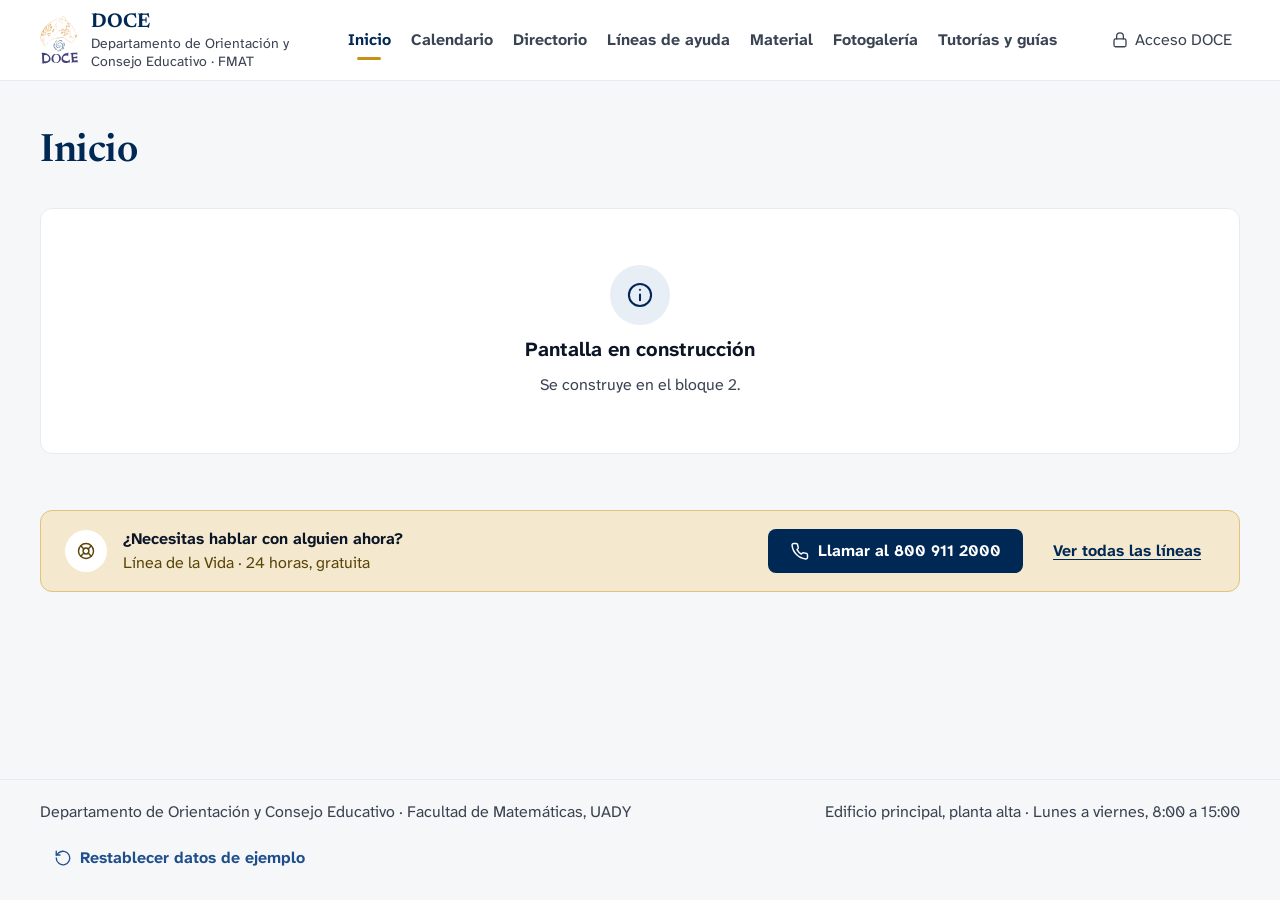
==== prototipo/index.html @ bf8b2c7d "feat: base del prototipo HTML (#76) Co-Authored-By: Claude Opus 5.5 <noreply@anthropic.com>" ====
<!doctype html>
<html lang="es">
<head>
  <meta charset="utf-8">
  <meta name="viewport" content="width=device-width, initial-scale=1">
  <title>DOCE FMAT</title>
  <meta name="description" content="Prototipo del Sistema para la gestión del DOCE, Facultad de Matemáticas, UADY.">
  <link rel="icon" href="img/logo-doce-color.svg" type="image/svg+xml">
  <!-- Única dependencia externa. Sin internet se usan las fuentes de respaldo de tokens.css. -->
  <link rel="preconnect" href="https://fonts.googleapis.com">
  <link rel="preconnect" href="https://fonts.gstatic.com" crossorigin>
  <link rel="stylesheet" href="https://fonts.googleapis.com/css2?family=Atkinson+Hyperlegible+Next:ital,wght@0,400..700;1,400..700&amp;family=Newsreader:opsz,wght@6..72,400..700&amp;display=swap">
  <link rel="stylesheet" href="css/tokens.css">
  <link rel="stylesheet" href="css/base.css">
  <link rel="stylesheet" href="css/componentes.css">
  <link rel="stylesheet" href="css/publico.css">
  <link rel="stylesheet" href="css/admin.css">
</head>
<body>
  <noscript><p>Este prototipo necesita JavaScript para funcionar.</p></noscript>
  <div id="app"></div>
  <div id="capa"></div>
  <div id="anuncios" class="solo-lector" role="status" aria-live="polite"></div>

  <script src="js/config.js"></script>
  <script src="js/util.js"></script>
  <script src="js/iconos.js"></script>
  <script src="js/datos.js"></script>
  <script src="js/almacen.js"></script>
  <script src="js/sesion.js"></script>
  <script src="js/componentes.js"></script>
  <script src="js/rutas.js"></script>
  <script src="js/app.js"></script>
</body>
</html>
---- prototipo/css/tokens.css ----
/* Tokens de diseño. Única fuente de colores y tipografía del prototipo.
   Valores de "Diseño/Wireframes/Wireframes y prototipo.md" (paleta 1c). */
:root {
  /* Texto */
  --tinta: #0B1526;
  --tinta-2: #3A4352;
  --tinta-3: #5E6878;

  /* Marca */
  --azul-295: #002855;
  --azul-70: #1F4E8C;
  --azul-bruma: #E8EEF6;
  --dorado: #C69214;
  --dorado-20: #F4E9CF;
  --dorado-texto: #5C4409;

  /* Superficie */
  --papel: #FFFFFF;
  --lienzo: #F6F7F9;
  --apagado: #F1F3F6;

  /* Borde */
  --linea: #D6DBE3;
  --linea-suave: #E7EAF0;

  /* Estado */
  --exito: #1E6B4F;
  --exito-20: #E3F1EA;
  --error: #A3261E;
  --error-20: #FBEAE8;

  /* Derivados de los tokens anteriores (sin colores nuevos) */
  --velo: color-mix(in srgb, var(--tinta) 60%, transparent);
  --azul-activo: color-mix(in srgb, var(--azul-295) 88%, var(--papel));
  --error-activo: color-mix(in srgb, var(--error) 88%, var(--tinta));
  --sombra-panel: 0 16px 40px color-mix(in srgb, var(--tinta) 24%, transparent);
  /* El borde de los campos necesita 3:1 contra el fondo (WCAG 1.4.11) */
  --borde-campo: color-mix(in srgb, var(--tinta-3) 80%, var(--papel));
  --borde-franja: color-mix(in srgb, var(--dorado) 45%, var(--dorado-20));

  /* Tipografía */
  --fuente-titulo: "Newsreader", Georgia, "Times New Roman", serif;
  --fuente-texto: "Atkinson Hyperlegible Next", "Atkinson Hyperlegible", Verdana, "Segoe UI", sans-serif;
  --t-display: clamp(2.25rem, 1.6rem + 2.4vw, 3rem);         /* 36 a 48 */
  --t-titulo-1: clamp(1.875rem, 1.5rem + 1.4vw, 2.4375rem);  /* 30 a 39 */
  --t-titulo-2: clamp(1.5rem, 1.3rem + 0.8vw, 1.9375rem);    /* 24 a 31 */
  --t-titulo-3: clamp(1.3125rem, 1.2rem + 0.5vw, 1.5625rem); /* 21 a 25 */
  --t-titulo-4: 1.25rem;    /* 20 */
  --t-cuerpo-l: 1.125rem;   /* 18 */
  --t-cuerpo: 1rem;         /* 16 */
  --t-etiqueta: 0.875rem;   /* 14, solo etiquetas cortas y metadatos */

  /* Espacio (base 4 px) */
  --e-1: 4px;
  --e-2: 8px;
  --e-3: 12px;
  --e-4: 16px;
  --e-5: 20px;
  --e-6: 24px;
  --e-8: 32px;
  --e-10: 40px;
  --e-12: 48px;
  --e-16: 64px;

  /* Forma y medidas */
  --radio-s: 8px;
  --radio-m: 12px;
  --radio-l: 16px;
  --radio-total: 999px;
  --toque: 44px;
  --ancho: 1200px;
  --margen: clamp(16px, 4vw, 40px);
}
---- prototipo/css/base.css ----
*, *::before, *::after { box-sizing: border-box; }

html {
  -webkit-text-size-adjust: 100%;
  text-size-adjust: 100%;
  /* Evita que el encabezado y la franja tapen el elemento enfocado */
  scroll-padding: 96px 0 140px;
}

body {
  margin: 0;
  min-height: 100vh;
  min-height: 100dvh;
  background: var(--lienzo);
  color: var(--tinta);
  font-family: var(--fuente-texto);
  font-size: var(--t-cuerpo);
  line-height: 1.5;
  overflow-wrap: break-word;
}

h1, h2, h3, h4, p, ul, ol, dl, dd, figure, fieldset { margin: 0; }
ul, ol { padding: 0; list-style: none; }
fieldset { padding: 0; border: 0; min-width: 0; }
legend { padding: 0; }
img, svg { max-width: 100%; }
img { height: auto; }
button, input, select, textarea { font: inherit; color: inherit; }
button { cursor: pointer; }
table { border-collapse: collapse; }
[hidden] { display: none !important; }

h1, h2, h3 {
  font-family: var(--fuente-titulo);
  font-weight: 600;
  line-height: 1.2;
  letter-spacing: -0.01em;
  text-wrap: balance;
}
h1 { font-size: var(--t-titulo-1); color: var(--azul-295); }
h2 { font-size: var(--t-titulo-3); }
h3 { font-size: var(--t-titulo-4); }
.display { font-family: var(--fuente-titulo); font-weight: 600; font-size: var(--t-display); line-height: 1.15; }
.titulo-2 { font-size: var(--t-titulo-2); }
.titulo-4 {
  font-family: var(--fuente-texto);
  font-size: var(--t-titulo-4);
  font-weight: 700;
  letter-spacing: 0;
}

a { color: var(--azul-70); text-underline-offset: 3px; }
a:hover { color: var(--azul-295); }

.entrada { font-size: var(--t-cuerpo-l); color: var(--tinta-2); max-width: 70ch; }
.secundario { color: var(--tinta-2); }
.nota { color: var(--tinta-3); }
.meta { font-size: var(--t-etiqueta); color: var(--tinta-3); }

/* Foco: anillo dorado entre dos anillos azules, para verse sobre cualquier fondo */
:focus-visible {
  outline: 3px solid var(--dorado);
  outline-offset: 2px;
  box-shadow: 0 0 0 6px var(--azul-295);
}
h1:focus, h2:focus, main:focus { outline: none; box-shadow: none; }

.icono { width: 20px; height: 20px; flex: none; }
.icono-s { width: 18px; height: 18px; }
.icono-l { width: 28px; height: 28px; }

.solo-lector {
  position: absolute;
  width: 1px;
  height: 1px;
  margin: -1px;
  padding: 0;
  overflow: hidden;
  clip-path: inset(50%);
  white-space: nowrap;
  border: 0;
}

.saltar {
  position: absolute;
  left: var(--e-4);
  top: -100px;
  z-index: 100;
  padding: var(--e-3) var(--e-5);
  background: var(--papel);
  color: var(--azul-295);
  font-weight: 700;
  border-radius: var(--radio-s);
}
.saltar:focus { top: var(--e-4); }

.contenedor {
  width: 100%;
  max-width: calc(var(--ancho) + 2 * var(--margen));
  margin-inline: auto;
  padding-inline: var(--margen);
}

.pila { display: flex; flex-direction: column; gap: var(--e-4); }
.pila > * { min-width: 0; }
.fila { display: flex; flex-wrap: wrap; align-items: center; gap: var(--e-3); }
.fila > * { min-width: 0; }
.separados { justify-content: space-between; }

@media (prefers-reduced-motion: reduce) {
  *, *::before, *::after {
    animation-duration: 0.01ms !important;
    transition-duration: 0.01ms !important;
    scroll-behavior: auto !important;
  }
}
---- prototipo/css/componentes.css ----
/* Botones */
.boton {
  display: inline-flex;
  align-items: center;
  justify-content: center;
  gap: var(--e-2);
  min-height: var(--toque);
  min-width: var(--toque);
  padding: 8px 20px;
  border: 2px solid transparent;
  border-radius: var(--radio-s);
  background: transparent;
  font-weight: 700;
  line-height: 1.25;
  text-align: center;
  text-decoration: none;
}
.boton-primario { background: var(--azul-295); color: var(--papel); }
.boton-primario:hover { background: var(--azul-activo); color: var(--papel); }
.boton-secundario { background: var(--papel); border-color: var(--azul-295); color: var(--azul-295); }
.boton-secundario:hover { background: var(--azul-bruma); color: var(--azul-295); }
.boton-fantasma { color: var(--azul-70); padding-inline: 12px; }
.boton-fantasma:hover { background: var(--azul-bruma); color: var(--azul-295); }
.boton-peligro { background: var(--error); color: var(--papel); }
.boton-peligro:hover { background: var(--error-activo); color: var(--papel); }
.boton-icono { padding: 8px; }
.boton-ancho { width: 100%; }
.boton[disabled], .boton[aria-disabled="true"] {
  background: var(--apagado);
  border-color: var(--linea);
  color: var(--tinta-3);
  cursor: not-allowed;
}

/* Insignia */
.insignia {
  display: inline-flex;
  align-items: center;
  padding: 2px 10px;
  border-radius: var(--radio-total);
  background: var(--apagado);
  color: var(--tinta-2);
  font-size: var(--t-etiqueta);
  font-weight: 700;
  line-height: 1.6;
  white-space: nowrap;
}
.insignia-azul { background: var(--azul-bruma); color: var(--azul-295); }
.insignia-dorado { background: var(--dorado-20); color: var(--dorado-texto); }
.insignia-exito { background: var(--exito-20); color: var(--exito); }
.insignia-error { background: var(--error-20); color: var(--error); }

/* Sello de fecha */
.sello {
  display: inline-flex;
  flex-direction: column;
  align-items: center;
  justify-content: center;
  flex: none;
  width: 64px;
  height: 68px;
  border: 2px solid var(--azul-295);
  border-radius: var(--radio-s);
  background: var(--papel);
  color: var(--azul-295);
  line-height: 1.1;
}
.sello-mes { font-size: var(--t-etiqueta); font-weight: 700; letter-spacing: 0.08em; color: var(--azul-70); }
.sello-dia { font-family: var(--fuente-titulo); font-size: 1.75rem; font-weight: 700; }
.sello-apagado { border-color: var(--linea); background: var(--apagado); color: var(--tinta-3); }
.sello-apagado .sello-mes { color: var(--tinta-3); }

/* Tarjeta */
.tarjeta {
  background: var(--papel);
  border: 1px solid var(--linea-suave);
  border-radius: var(--radio-m);
  padding: clamp(16px, 3vw, 24px);
  min-width: 0;
}

/* Campos */
.campo { display: flex; flex-direction: column; gap: 6px; min-width: 0; }
.campo label, .campo legend { font-weight: 700; }
.campo legend { margin-bottom: 6px; }
.campo input:not([type="checkbox"]):not([type="radio"]), .campo select, .campo textarea {
  width: 100%;
  min-width: 0;
  min-height: 48px;
  padding: 10px 14px;
  background: var(--apagado);
  border: 1px solid var(--borde-campo);
  border-radius: var(--radio-s);
}
.campo textarea { min-height: 112px; resize: vertical; }
.campo ::placeholder { color: var(--tinta-3); opacity: 1; }
.campo input[aria-invalid="true"]:not([type="checkbox"]):not([type="radio"]),
.campo select[aria-invalid="true"], .campo textarea[aria-invalid="true"] {
  background: var(--error-20);
  border: 2px solid var(--error);
}
.campo input:disabled, .campo select:disabled, .campo textarea:disabled { color: var(--tinta-3); cursor: not-allowed; }
.campo-ayuda { color: var(--tinta-3); }
.campo-error { display: flex; gap: 6px; align-items: flex-start; color: var(--error); }
.campo-error .icono { margin-top: 3px; }

.opcion { display: flex; align-items: center; gap: var(--e-3); min-height: var(--toque); cursor: pointer; }
.opcion input { width: 22px; height: 22px; flex: none; accent-color: var(--azul-295); }
.campo label.opcion { font-weight: 400; }

/* Control segmentado */
.segmentos {
  display: inline-flex;
  flex-wrap: wrap;
  gap: 4px;
  padding: 4px;
  max-width: 100%;
  background: var(--apagado);
  border: 1px solid var(--linea);
  border-radius: var(--radio-s);
}
.segmento {
  position: relative;
  display: inline-flex;
  align-items: center;
  justify-content: center;
  gap: var(--e-2);
  min-height: var(--toque);
  padding: 6px 16px;
  border: 0;
  border-radius: 6px;
  background: transparent;
  color: var(--tinta-2);
  font-weight: 700;
  text-decoration: none;
  cursor: pointer;
}
.segmento:hover { background: var(--azul-bruma); }
.segmento[aria-pressed="true"], .segmento[aria-current="true"], .segmento:has(input:checked) {
  background: var(--azul-295);
  color: var(--papel);
}
.segmento input { position: absolute; inset: 0; width: 100%; height: 100%; margin: 0; opacity: 0; cursor: pointer; }
.segmento:has(input:focus-visible) {
  outline: 3px solid var(--dorado);
  outline-offset: 2px;
  box-shadow: 0 0 0 6px var(--azul-295);
}

/* Filtros en forma de píldora */
.filtros { display: flex; flex-wrap: wrap; gap: var(--e-2); }
.filtro {
  display: inline-flex;
  align-items: center;
  min-height: var(--toque);
  padding: 6px 16px;
  background: var(--papel);
  border: 1px solid var(--linea);
  border-radius: var(--radio-total);
  color: var(--tinta-2);
  font-weight: 700;
  text-decoration: none;
}
.filtro:hover { background: var(--azul-bruma); color: var(--azul-295); }
.filtro[aria-current="true"] { background: var(--azul-295); border-color: var(--azul-295); color: var(--papel); }

/* Alerta */
.alerta {
  display: flex;
  gap: var(--e-3);
  align-items: flex-start;
  padding: var(--e-4);
  border-radius: var(--radio-m);
  background: var(--azul-bruma);
  color: var(--tinta);
}
.alerta > .icono { width: 24px; height: 24px; color: var(--azul-295); }
.alerta-titulo { font-weight: 700; }
.alerta-texto { color: var(--tinta-2); }
.alerta-exito { background: var(--exito-20); }
.alerta-exito > .icono { color: var(--exito); }
.alerta-error { background: var(--error-20); }
.alerta-error > .icono { color: var(--error); }
.alerta-aviso { background: var(--dorado-20); }
.alerta-aviso > .icono { color: var(--dorado-texto); }
.alerta ul { list-style: disc; padding-left: var(--e-5); margin-top: var(--e-1); }
.alerta a { display: inline-block; padding-block: 10px; color: inherit; }
.alerta-cuerpo { min-width: 0; flex: 1; }
.mensajes:empty { display: none; }
.mensajes { margin-bottom: var(--e-6); }

/* Estado vacío */
.vacio {
  display: flex;
  flex-direction: column;
  align-items: center;
  gap: var(--e-3);
  max-width: 520px;
  margin: 0 auto;
  padding: var(--e-8) var(--e-4);
  text-align: center;
}
.vacio .boton { margin-top: var(--e-3); }
.redondo {
  display: inline-flex;
  align-items: center;
  justify-content: center;
  flex: none;
  width: 60px;
  height: 60px;
  border-radius: 50%;
  background: var(--azul-bruma);
  color: var(--azul-295);
}
.redondo-aviso { background: var(--dorado-20); color: var(--dorado-texto); }
.redondo-error { background: var(--error-20); color: var(--error); }

/* Diálogos y paneles laterales */
dialog { color: inherit; border: 0; padding: 0; }
dialog::backdrop { background: var(--velo); }
.dialogo {
  width: min(520px, calc(100vw - 32px));
  max-width: none;
  max-height: calc(100dvh - 32px);
  padding: clamp(20px, 4vw, 32px);
  overflow-y: auto;
  background: var(--papel);
  border-radius: var(--radio-l);
  box-shadow: var(--sombra-panel);
}
.dialogo-acciones { display: flex; flex-wrap: wrap; justify-content: flex-end; gap: var(--e-3); margin-top: var(--e-2); }
.panel {
  position: fixed;
  inset: 0 0 0 auto;
  width: min(560px, 100vw);
  max-width: none;
  height: 100dvh;
  max-height: none;
  margin: 0;
  overflow: hidden;
  background: var(--papel);
  box-shadow: var(--sombra-panel);
}
.panel[open] { display: flex; flex-direction: column; }
.panel-cabeza {
  display: flex;
  justify-content: space-between;
  align-items: flex-start;
  gap: var(--e-3);
  padding: var(--e-5) clamp(16px, 4vw, 32px) var(--e-3);
}
.panel-cabeza > div { min-width: 0; }
.panel-cuerpo { flex: 1; overflow-y: auto; padding: var(--e-2) clamp(16px, 4vw, 32px) var(--e-6); }
.panel-pie {
  display: flex;
  flex-wrap: wrap;
  justify-content: space-between;
  gap: var(--e-3);
  padding: var(--e-4) clamp(16px, 4vw, 32px);
  border-top: 1px solid var(--linea-suave);
}

/* Lista de datos con ícono (detalle de actividad, ficha de contacto) */
.datos > div {
  display: flex;
  gap: var(--e-3);
  align-items: flex-start;
  padding: var(--e-3) 0;
  border-top: 1px solid var(--linea-suave);
}
.datos .cuadro { display: inline-flex; padding: 8px; border-radius: var(--radio-s); background: var(--azul-bruma); color: var(--azul-295); }
.datos dt { color: var(--tinta-3); }
.datos dd { font-weight: 700; overflow-wrap: anywhere; }
.datos .dato { min-width: 0; }

/* Catálogo de componentes (solo para revisión) */
.catalogo section { margin-top: var(--e-8); }
.catalogo .muestra { display: flex; flex-wrap: wrap; gap: var(--e-4); align-items: flex-start; margin-top: var(--e-3); }
.muestra-color { width: 136px; }
.muestra-color span { display: block; height: 56px; margin-bottom: 4px; border: 1px solid var(--linea); border-radius: var(--radio-s); }
.rejilla-iconos { display: grid; grid-template-columns: repeat(auto-fill, minmax(112px, 1fr)); gap: var(--e-3); margin-top: var(--e-3); }
.rejilla-iconos li { display: flex; flex-direction: column; align-items: center; gap: var(--e-1); padding: var(--e-3); text-align: center; }
---- prototipo/css/publico.css ----
/* Encabezado */
.encabezado { position: sticky; top: 0; z-index: 20; background: var(--papel); border-bottom: 1px solid var(--linea-suave); }
.encabezado-fila { display: flex; align-items: center; justify-content: space-between; gap: var(--e-4); min-height: 80px; }
.marca { display: inline-flex; align-items: center; gap: var(--e-3); min-height: var(--toque); border-radius: var(--radio-s); color: var(--azul-295); text-decoration: none; }
.marca img { width: 39px; height: 48px; flex: none; }
.marca-nombre { display: block; font-family: var(--fuente-titulo); font-size: var(--t-titulo-4); font-weight: 700; line-height: 1.2; }
.marca-texto { display: block; max-width: 210px; font-size: var(--t-etiqueta); line-height: 1.3; color: var(--tinta-2); }
.menu { display: none; }
.menu ul { display: flex; align-items: center; gap: var(--e-1); }
.menu a {
  position: relative;
  display: inline-flex;
  align-items: center;
  min-height: var(--toque);
  padding: 4px 8px;
  border-radius: var(--radio-s);
  color: var(--tinta-2);
  font-weight: 700;
  text-decoration: none;
  white-space: nowrap;
}
.menu a:hover { color: var(--azul-295); background: var(--azul-bruma); }
.menu a[aria-current="page"] { color: var(--azul-295); }
.menu a[aria-current="page"]::after {
  content: "";
  position: absolute;
  left: 50%;
  bottom: 2px;
  width: 24px;
  height: 3px;
  margin-left: -12px;
  border-radius: 2px;
  background: var(--dorado);
}
.acceso {
  display: none;
  align-items: center;
  gap: 6px;
  min-height: var(--toque);
  padding: 4px 8px;
  border-radius: var(--radio-s);
  color: var(--tinta-2);
  text-decoration: none;
  white-space: nowrap;
}
.acceso:hover { color: var(--azul-295); background: var(--azul-bruma); }
.abrir-menu { color: var(--tinta); }

@media (min-width: 1280px) {
  .menu { display: block; }
  .encabezado .acceso { display: inline-flex; }
  .abrir-menu { display: none; }
}
@media (max-width: 599px) {
  .encabezado-fila { min-height: 64px; }
  .encabezado .marca-texto, .menu-movil .marca-texto { display: none; }
}

/* Menú en celular y tableta */
.menu-movil { width: 100vw; max-width: none; height: 100dvh; max-height: none; margin: 0; overflow-y: auto; background: var(--papel); }
.menu-movil .contenedor { padding-bottom: var(--e-6); }
.menu-movil nav a {
  display: flex;
  align-items: center;
  gap: var(--e-4);
  min-height: 52px;
  padding: 8px 12px;
  border-radius: var(--radio-s);
  color: var(--tinta);
  font-weight: 700;
  text-decoration: none;
}
.menu-movil nav a:hover { background: var(--apagado); }
.menu-movil nav a[aria-current="page"] { background: var(--azul-bruma); color: var(--azul-295); }
.menu-movil .acceso { display: inline-flex; }

/* Contenido público */
.publico { display: flex; flex-direction: column; min-height: 100vh; min-height: 100dvh; }
.publico main { flex: 1; display: flex; flex-direction: column; }
.pagina { flex: 1; padding-block: clamp(24px, 4vw, 48px); }
.pagina-cabeza { display: flex; flex-direction: column; gap: var(--e-2); margin-bottom: clamp(20px, 3vw, 32px); }

/* Franja de ayuda: queda pegada al borde inferior mientras se recorre la página (RF06.2) */
.franja-lugar { position: sticky; bottom: 0; z-index: 10; padding-block: var(--e-2); }
.franja {
  display: flex;
  flex-wrap: wrap;
  align-items: center;
  justify-content: space-between;
  gap: var(--e-3) var(--e-4);
  max-height: 45dvh;
  padding: var(--e-4) var(--e-6);
  overflow-y: auto;
  background: var(--dorado-20);
  border: 1px solid var(--borde-franja);
  border-radius: var(--radio-m);
}
.franja-texto { display: flex; align-items: center; gap: var(--e-4); flex: 1 1 280px; min-width: 0; }
.franja-texto .redondo { width: 42px; height: 42px; background: var(--papel); color: var(--dorado-texto); }
.franja-titulo { font-weight: 700; }
.franja-linea { color: var(--dorado-texto); }
.franja-acciones { display: flex; flex-wrap: wrap; align-items: center; gap: var(--e-2) var(--e-4); }
.franja-acciones .boton-fantasma { color: var(--azul-295); text-decoration: underline; text-underline-offset: 3px; }

@media (max-width: 599px) {
  .franja { gap: var(--e-2); padding: var(--e-3); }
  .franja-texto { flex-basis: 100%; gap: var(--e-2); }
  .franja-texto .redondo { width: 32px; height: 32px; }
  .franja-texto > div { line-height: 1.3; }
  .franja-acciones { width: 100%; gap: var(--e-2); }
  .franja-acciones .boton { flex: 1 1 auto; padding-inline: 10px; }
  /* Pegada al borde ocupa lo mínimo para no tapar el contenido */
  .franja-lugar .redondo, .franja-lugar .boton .icono { display: none; }
  .franja-lugar .boton { padding-inline: 6px; }
  .franja-lugar .franja-largo { display: none; }
}
/* En pantallas muy bajas (celular horizontal) la franja no debe tapar el contenido */
@media (max-height: 560px) { .franja-lugar { position: static; } }

/* Pie */
.pie { border-top: 1px solid var(--linea-suave); }
.pie-fila { display: flex; flex-wrap: wrap; align-items: center; justify-content: space-between; gap: var(--e-3) var(--e-6); padding-block: var(--e-5); color: var(--tinta-2); }
---- prototipo/css/admin.css ----
.admin { display: grid; grid-template-columns: 264px minmax(0, 1fr); min-height: 100vh; min-height: 100dvh; }

/* Barra lateral */
.lateral {
  position: sticky;
  top: 0;
  display: flex;
  flex-direction: column;
  gap: var(--e-6);
  height: 100vh;
  height: 100dvh;
  padding: var(--e-5) var(--e-4);
  overflow-y: auto;
  background: var(--azul-295);
  color: var(--papel);
}
.lateral .marca { color: var(--papel); }
.lateral .marca-texto { color: var(--azul-bruma); }
.lateral-plegable { display: flex; flex-direction: column; gap: var(--e-6); flex: 1; }
.lateral nav ul { display: flex; flex-direction: column; gap: var(--e-1); }
.lateral nav a {
  display: flex;
  align-items: center;
  gap: var(--e-3);
  min-height: var(--toque);
  padding: 8px 12px;
  border-radius: var(--radio-s);
  color: var(--papel);
  font-weight: 700;
  text-decoration: none;
}
.lateral nav a:hover { background: var(--azul-70); }
.lateral nav a[aria-current="page"] { background: var(--azul-bruma); color: var(--azul-295); }
.lateral-pie { display: flex; flex-direction: column; gap: var(--e-1); margin-top: auto; }
.persona { display: flex; align-items: center; gap: var(--e-3); padding: var(--e-2) var(--e-3); }
.iniciales {
  display: inline-flex;
  align-items: center;
  justify-content: center;
  flex: none;
  width: 40px;
  height: 40px;
  border-radius: 50%;
  background: var(--azul-bruma);
  color: var(--azul-295);
  font-weight: 700;
}
.persona-nombre { display: block; font-weight: 700; }
.persona-cargo { display: block; font-size: var(--t-etiqueta); color: var(--azul-bruma); }
.lateral .boton { justify-content: flex-start; padding-inline: 12px; color: var(--papel); text-align: left; }
.lateral .boton:hover { background: var(--azul-70); color: var(--papel); }
.lateral .abrir-lateral { display: none; }

/* Contenido */
.admin main { min-width: 0; padding: clamp(20px, 3.5vw, 40px) clamp(16px, 3.5vw, 48px); }
.admin-contenido { max-width: 1320px; }
.migas ol { display: flex; flex-wrap: wrap; align-items: center; gap: 0 6px; color: var(--tinta-3); font-size: var(--t-etiqueta); }
.migas li { display: inline-flex; align-items: center; }
.migas li + li::before { content: "/"; margin-right: 6px; }
.migas a { display: inline-flex; align-items: center; min-height: var(--toque); color: var(--tinta-2); }
.admin-cabeza { display: flex; flex-wrap: wrap; align-items: flex-end; justify-content: space-between; gap: var(--e-4); margin-bottom: var(--e-6); }
.admin-cabeza > div:first-child { flex: 1 1 320px; min-width: 0; }
.admin-cabeza .acciones { display: flex; flex-wrap: wrap; gap: var(--e-3); }

@media (max-width: 899px) {
  .admin { display: block; }
  .lateral { z-index: 20; height: auto; max-height: 100vh; max-height: 100dvh; gap: var(--e-3); padding: var(--e-2) var(--e-4); }
  .lateral-barra { display: flex; align-items: center; justify-content: space-between; gap: var(--e-3); }
  .lateral .abrir-lateral { display: inline-flex; }
  .lateral-plegable { display: none; gap: var(--e-4); padding-bottom: var(--e-3); }
  .lateral.abierto .lateral-plegable { display: flex; }
}
@media (max-width: 599px) {
  .admin-cabeza .acciones, .admin-cabeza .acciones .boton { width: 100%; }
}
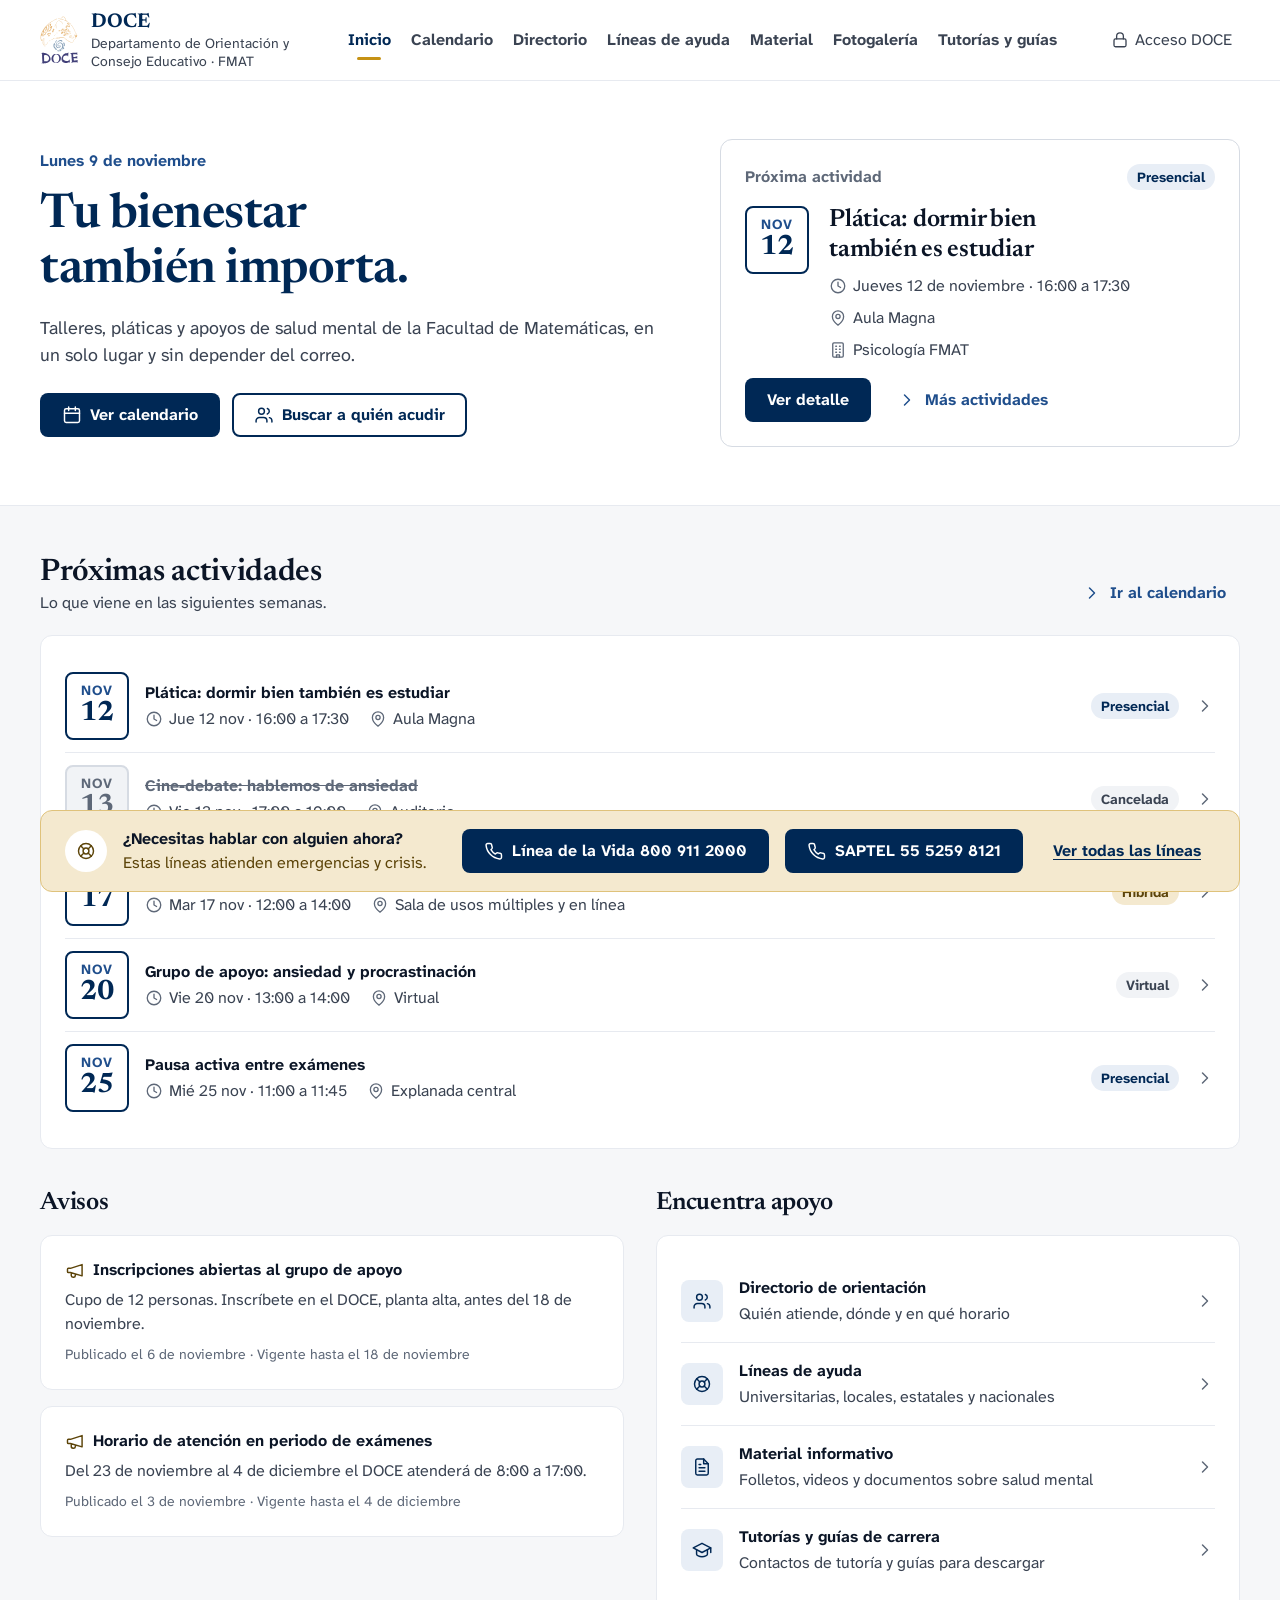
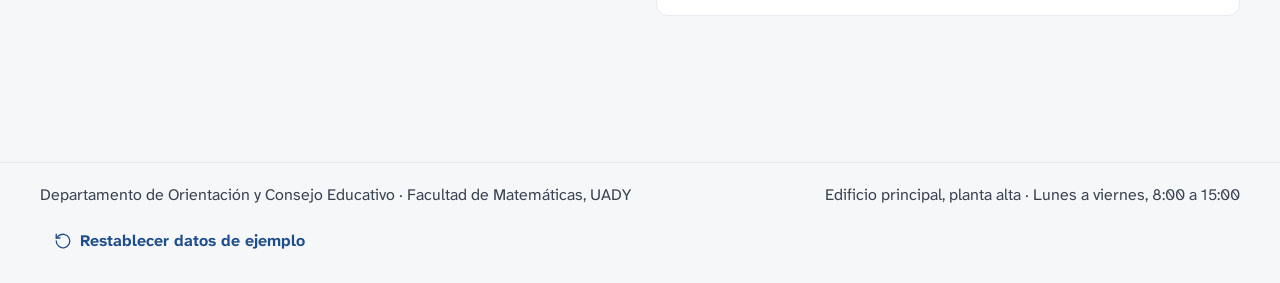
==== commit 7d86ea6c: "feat: inicio, calendario y detalle de actividad (RF01, RF02) (#76) Co-Authored-By: Claude Opus 5.5 <" ====
--- a/prototipo/index.html
+++ b/prototipo/index.html
@@ -28,8 +28,12 @@
   <script src="js/datos.js"></script>
   <script src="js/almacen.js"></script>
   <script src="js/sesion.js"></script>
+  <script src="js/modelo.js"></script>
   <script src="js/componentes.js"></script>
   <script src="js/rutas.js"></script>
+  <script src="js/publico/inicio.js"></script>
+  <script src="js/publico/calendario.js"></script>
+  <script src="js/publico/actividad.js"></script>
   <script src="js/app.js"></script>
 </body>
 </html>
--- a/prototipo/css/componentes.css
+++ b/prototipo/css/componentes.css
@@ -162,7 +162,7 @@
   text-decoration: none;
 }
 .filtro:hover { background: var(--azul-bruma); color: var(--azul-295); }
-.filtro[aria-current="true"] { background: var(--azul-295); border-color: var(--azul-295); color: var(--papel); }
+.filtro[aria-current="true"], .filtro[aria-pressed="true"] { background: var(--azul-295); border-color: var(--azul-295); color: var(--papel); }
 
 /* Alerta */
 .alerta {
--- a/prototipo/css/publico.css
+++ b/prototipo/css/publico.css
@@ -114,9 +114,126 @@
   .franja-lugar .boton { padding-inline: 6px; }
   .franja-lugar .franja-largo { display: none; }
 }
+@media (max-width: 599px) {
+  /* Dos o más líneas destacadas: nombre y número en dos renglones, en columnas */
+  .franja-varias .franja-acciones .boton-primario { flex: 1 1 130px; }
+  .franja-varias .franja-nombre, .franja-varias .franja-numero { display: block; }
+  .franja-lugar .franja-varias .franja-linea { display: none; }
+  .franja-lugar .franja-varias { position: relative; }
+  .franja-lugar .franja-varias .franja-texto { padding-right: 92px; min-height: 44px; }
+  .franja-lugar .franja-varias .boton-fantasma { position: absolute; top: 12px; right: 12px; }
+}
 /* En pantallas muy bajas (celular horizontal) la franja no debe tapar el contenido */
 @media (max-height: 560px) { .franja-lugar { position: static; } }
 
 /* Pie */
 .pie { border-top: 1px solid var(--linea-suave); }
 .pie-fila { display: flex; flex-wrap: wrap; align-items: center; justify-content: space-between; gap: var(--e-3) var(--e-6); padding-block: var(--e-5); color: var(--tinta-2); }
+
+/* ---------- Filas de actividad (Inicio y calendario) ---------- */
+.dato-linea { display: inline-flex; align-items: flex-start; gap: 6px; color: var(--tinta-2); }
+.dato-linea .icono { margin-top: 3px; color: var(--tinta-3); }
+.fila-actividad { display: flex; align-items: center; gap: var(--e-4); padding: var(--e-3) 0; border-radius: var(--radio-s); color: var(--tinta); text-decoration: none; }
+.fila-actividad:hover .fila-nombre { text-decoration: underline; text-underline-offset: 3px; }
+.fila-cuerpo { display: flex; flex-direction: column; gap: 2px; flex: 1; min-width: 0; }
+.fila-nombre { font-weight: 700; color: var(--tinta); }
+.fila-datos { display: flex; flex-wrap: wrap; gap: 2px var(--e-5); }
+.fila-flecha { color: var(--tinta-3); }
+.es-cancelada .fila-nombre, .es-cancelada .aviso-titulo { color: var(--tinta-3); text-decoration: line-through; }
+.lista-actividades > li + li { border-top: 1px solid var(--linea-suave); }
+@media (max-width: 599px) {
+  .fila-actividad { flex-wrap: wrap; align-items: flex-start; }
+  .fila-actividad .fila-insignias { flex-basis: 100%; padding-left: 80px; }
+  .fila-flecha { display: none; }
+}
+
+/* ---------- Inicio ---------- */
+.portada { background: var(--papel); border-bottom: 1px solid var(--linea-suave); }
+.portada > .contenedor { padding-block: clamp(24px, 4.5vw, 64px); }
+.portada-fila { display: grid; grid-template-columns: minmax(0, 1fr) minmax(0, 520px); gap: var(--e-8) clamp(24px, 5vw, 64px); align-items: center; }
+.portada-texto { display: flex; flex-direction: column; gap: var(--e-4); }
+.portada-fecha { color: var(--azul-70); font-weight: 700; }
+.portada-acciones { margin-top: var(--e-2); }
+.proxima { display: flex; flex-direction: column; gap: var(--e-4); border-color: var(--linea); }
+.proxima-etiqueta { font-family: var(--fuente-texto); font-size: var(--t-cuerpo); font-weight: 700; letter-spacing: 0; color: var(--tinta-3); }
+.proxima-cuerpo { display: flex; gap: var(--e-5); }
+.proxima-datos { display: flex; flex-direction: column; gap: var(--e-2); min-width: 0; }
+.proxima-nombre { font-size: var(--t-titulo-3); }
+.seccion-cabeza { align-items: flex-end; margin-bottom: var(--e-5); }
+.inicio-columnas { display: grid; grid-template-columns: repeat(2, minmax(0, 1fr)); gap: var(--e-8); margin-top: var(--e-10); }
+.inicio-columnas h2 { margin-bottom: var(--e-4); }
+.aviso { display: flex; flex-direction: column; gap: var(--e-2); }
+.aviso-cabeza { display: flex; flex-wrap: wrap; align-items: center; gap: var(--e-2); }
+.aviso-icono { display: inline-flex; color: var(--dorado-texto); }
+.aviso-titulo { flex: 1; min-width: 0; font-family: var(--fuente-texto); font-size: var(--t-cuerpo); font-weight: 700; letter-spacing: 0; }
+.cuadro { display: inline-flex; padding: 11px; border-radius: var(--radio-s); background: var(--azul-bruma); color: var(--azul-295); }
+.lista-apoyo li + li { border-top: 1px solid var(--linea-suave); }
+.lista-apoyo a { display: flex; align-items: center; gap: var(--e-4); padding: var(--e-4) 0; border-radius: var(--radio-s); color: var(--tinta); text-decoration: none; }
+.lista-apoyo a:hover .fila-nombre { text-decoration: underline; text-underline-offset: 3px; }
+@media (max-width: 959px) { .portada-fila, .inicio-columnas { grid-template-columns: minmax(0, 1fr); } }
+@media (max-width: 599px) {
+  .portada { background: transparent; border: 0; }
+  .portada > .contenedor { padding-bottom: 0; }
+  .portada-acciones .boton { width: 100%; }
+}
+
+/* ---------- Calendario ---------- */
+.cal-cabeza { align-items: flex-end; margin-bottom: clamp(20px, 3vw, 32px); }
+.cal-cabeza .pagina-cabeza { margin-bottom: 0; }
+.leyenda { display: flex; gap: var(--e-5); color: var(--tinta-2); }
+.leyenda li { display: inline-flex; align-items: center; gap: var(--e-2); }
+.leyenda i { width: 16px; height: 16px; border: 2px solid var(--azul-295); border-radius: 4px; background: var(--azul-bruma); }
+.leyenda i.marca-cancelada { border-color: var(--tinta-3); background: var(--apagado); }
+.cal-barra { display: flex; flex-wrap: wrap; align-items: center; justify-content: space-between; gap: var(--e-3); padding-bottom: var(--e-5); margin-bottom: var(--e-5); border-bottom: 1px solid var(--linea-suave); }
+.cal-mes { display: flex; flex-wrap: wrap; align-items: center; gap: var(--e-2); }
+.cal-mes h2 { min-width: 9.5em; padding-inline: var(--e-2); text-align: center; }
+.cal-error { margin-bottom: var(--e-5); }
+.mes { width: 100%; table-layout: fixed; border: 1px solid var(--linea-suave); }
+.mes th { padding: var(--e-2) var(--e-3); background: var(--apagado); text-align: left; font-weight: 700; color: var(--tinta-2); }
+.mes td { height: 116px; padding: var(--e-2); border: 1px solid var(--linea-suave); vertical-align: top; }
+.dia-apagado { background: var(--lienzo); }
+.dia-apagado .dia-numero { color: var(--tinta-3); }
+.dia-numero { display: inline-flex; align-items: center; gap: 6px; font-weight: 700; min-height: 28px; }
+.dia-hoy { color: var(--azul-295); }
+.dia-hoy .dia-cifra { display: inline-flex; align-items: center; justify-content: center; width: 28px; height: 28px; border-radius: 50%; background: var(--azul-295); color: var(--papel); }
+.dia-boton { display: none; }
+.eventos { display: flex; flex-direction: column; gap: 6px; margin-top: 4px; }
+.evento { display: flex; flex-direction: column; padding: 8px; min-height: 44px; border-left: 4px solid var(--azul-295); border-radius: 6px; background: var(--azul-bruma); color: var(--tinta); line-height: 1.3; text-decoration: none; overflow-wrap: anywhere; hyphens: auto; }
+.evento:hover .evento-nombre { text-decoration: underline; }
+.evento-hora { font-weight: 700; color: var(--azul-295); }
+.evento-lugar { color: var(--tinta-2); }
+.evento-cancelada { border-left-color: var(--tinta-3); background: var(--apagado); }
+.evento-cancelada .evento-hora { color: var(--tinta-2); }
+.evento-cancelada .evento-nombre, .evento-cancelada:hover .evento-nombre { color: var(--tinta-3); text-decoration: line-through; }
+.mes-inactivo { opacity: 0.35; }
+.dia-detalle { display: none; margin-top: var(--e-5); }
+.lista-dias { display: flex; flex-direction: column; gap: var(--e-5); }
+.lista-dia { margin-bottom: var(--e-2); font-family: var(--fuente-texto); font-size: var(--t-cuerpo); font-weight: 700; letter-spacing: 0; color: var(--tinta-3); }
+.tarjeta-actividad { padding-block: var(--e-1); }
+@media (max-width: 1099px) {
+  /* Celdas angostas: el día se toca y sus actividades aparecen debajo */
+  .eventos { display: none; }
+  .mes td { height: 56px; padding: 0; text-align: center; }
+  .mes th { padding: var(--e-2) 2px; text-align: center; }
+  .dia-numero { justify-content: center; min-height: 52px; }
+  .dia-numero.con-eventos { display: none; }
+  .dia-texto { display: none; }
+  .dia-boton { display: flex; flex-direction: column; align-items: center; justify-content: center; gap: 2px; min-height: 52px; color: var(--azul-295); font-weight: 700; text-decoration: none; background: var(--azul-bruma); }
+  .dia-boton[aria-current] { background: var(--azul-295); color: var(--papel); }
+  .dia-marcas { display: flex; gap: 3px; }
+  .dia-marcas i { width: 7px; height: 7px; border-radius: 50%; background: currentColor; }
+  .dia-marcas .marca-cancelada { background: transparent; border: 2px solid currentColor; }
+  .dia-detalle { display: block; }
+}
+@media (max-width: 599px) {
+  .calendario { padding: var(--e-3) 5px; }
+  .cal-barra { padding-inline: var(--e-2); }
+  .cal-barra .segmentos, .cal-mes { width: 100%; }
+  .cal-barra .segmento { flex: 1; }
+  .cal-mes { justify-content: space-between; }
+  .cal-mes h2 { flex: 1; min-width: 0; padding: 0; }
+  .lista-dias, .dia-detalle > p { padding-inline: var(--e-2); }
+}
+
+/* ---------- Detalle de actividad ---------- */
+.detalle-titulo { display: flex; align-items: flex-start; gap: var(--e-4); margin-top: var(--e-1); font-size: var(--t-titulo-2); }
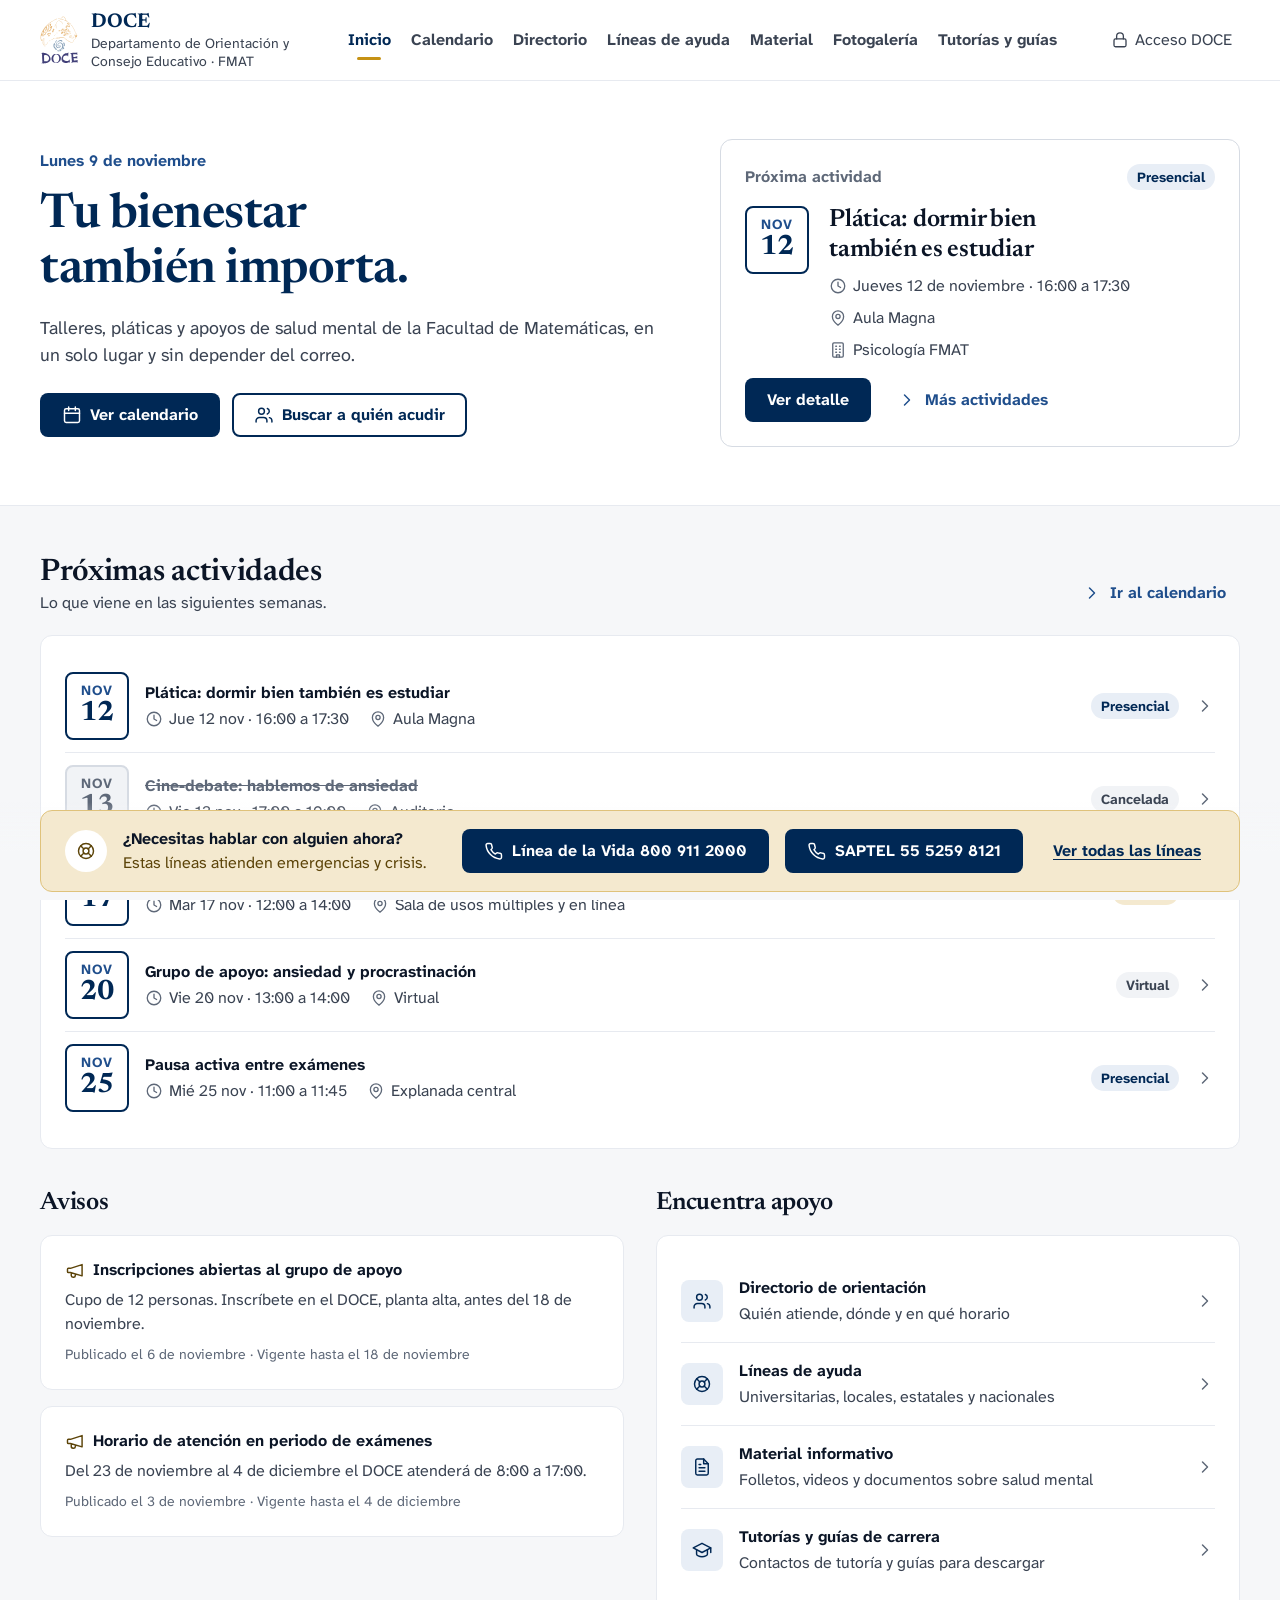
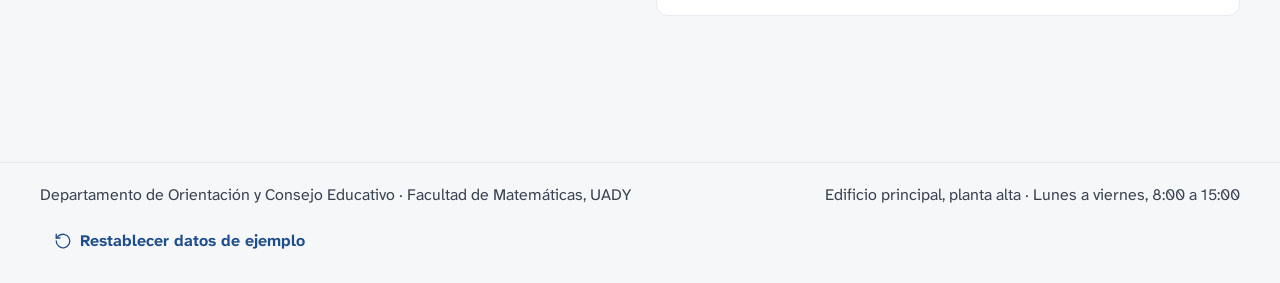
==== commit 370c70aa: "feat: directorio y líneas de ayuda (RF05, RF06.1) (#76) Co-Authored-By: Claude Opus 5.5 <noreply@ant" ====
--- a/prototipo/index.html
+++ b/prototipo/index.html
@@ -34,6 +34,8 @@
   <script src="js/publico/inicio.js"></script>
   <script src="js/publico/calendario.js"></script>
   <script src="js/publico/actividad.js"></script>
+  <script src="js/publico/directorio.js"></script>
+  <script src="js/publico/lineas.js"></script>
   <script src="js/app.js"></script>
 </body>
 </html>
--- a/prototipo/css/publico.css
+++ b/prototipo/css/publico.css
@@ -81,7 +81,7 @@
 .pagina-cabeza { display: flex; flex-direction: column; gap: var(--e-2); margin-bottom: clamp(20px, 3vw, 32px); }
 
 /* Franja de ayuda: queda pegada al borde inferior mientras se recorre la página (RF06.2) */
-.franja-lugar { position: sticky; bottom: 0; z-index: 10; padding-block: var(--e-2); }
+.franja-lugar { position: sticky; bottom: 0; z-index: 10; padding-block: var(--e-2); background: linear-gradient(to bottom, transparent, var(--lienzo) 50%); }
 .franja {
   display: flex;
   flex-wrap: wrap;
@@ -237,3 +237,37 @@
 
 /* ---------- Detalle de actividad ---------- */
 .detalle-titulo { display: flex; align-items: flex-start; gap: var(--e-4); margin-top: var(--e-1); font-size: var(--t-titulo-2); }
+
+/* ---------- Directorio ---------- */
+.directorio-filtros { display: flex; flex-wrap: wrap; align-items: center; justify-content: space-between; gap: var(--e-4); }
+.buscador { position: relative; flex: 1 1 280px; max-width: 420px; }
+.buscador .icono { position: absolute; left: 16px; top: 14px; color: var(--tinta-3); pointer-events: none; }
+.campo.buscador input[type="search"] { padding-left: 46px; background: var(--papel); }
+.directorio-cuenta { margin: var(--e-4) 0; }
+.directorio { display: grid; grid-template-columns: repeat(auto-fill, minmax(min(100%, 340px), 1fr)); gap: var(--e-6); }
+.persona-tarjeta { display: flex; flex-direction: column; gap: var(--e-4); }
+.persona-tarjeta .boton { align-self: flex-start; margin: auto 0 0 -12px; text-align: left; }
+.persona-cabeza { display: flex; align-items: center; gap: var(--e-4); padding-bottom: var(--e-4); border-bottom: 1px solid var(--linea-suave); }
+.persona-cabeza > div { min-width: 0; }
+.persona-iniciales { display: inline-flex; align-items: center; justify-content: center; flex: none; width: 56px; height: 56px; border-radius: 50%; background: var(--azul-bruma); color: var(--azul-295); font-family: var(--fuente-titulo); font-size: var(--t-titulo-4); font-weight: 600; }
+.persona-titulo { font-family: var(--fuente-texto); font-size: var(--t-cuerpo); font-weight: 700; letter-spacing: 0; }
+.persona-puesto { color: var(--azul-70); }
+.persona-datos { display: flex; flex-direction: column; gap: 6px; color: var(--tinta-2); }
+.persona-datos li { display: flex; gap: var(--e-2); align-items: flex-start; overflow-wrap: anywhere; }
+.persona-datos .icono { margin-top: 3px; color: var(--tinta-3); }
+
+/* ---------- Líneas de ayuda ---------- */
+.lineas-911 { margin-bottom: var(--e-6); }
+.lineas-filtros { margin-bottom: var(--e-6); }
+.lineas-grupos { gap: var(--e-6); }
+.lineas-pie { margin-top: var(--e-5); }
+.linea-cabeza { padding-bottom: var(--e-4); }
+.linea { display: flex; flex-wrap: wrap; align-items: center; justify-content: space-between; gap: var(--e-3) var(--e-6); padding: var(--e-4) 0; border-top: 1px solid var(--linea-suave); }
+.linea-datos { display: flex; flex-direction: column; gap: 2px; flex: 1 1 320px; min-width: 0; }
+.linea-nombre { font-family: var(--fuente-texto); font-size: var(--t-cuerpo); font-weight: 700; letter-spacing: 0; }
+.linea-horario { display: flex; align-items: flex-start; gap: 6px; color: var(--tinta-2); }
+.linea-horario .icono { margin-top: 3px; color: var(--tinta-3); }
+.linea-canal { display: inline-flex; align-items: center; gap: 6px; min-height: 44px; overflow-wrap: anywhere; }
+.linea-contacto { display: flex; flex-wrap: wrap; align-items: center; justify-content: flex-end; gap: var(--e-3) var(--e-5); text-align: right; }
+.linea-telefono { font-size: var(--t-titulo-4); font-weight: 700; color: var(--azul-295); }
+@media (max-width: 767px) { .linea-contacto { justify-content: space-between; width: 100%; text-align: left; } }
